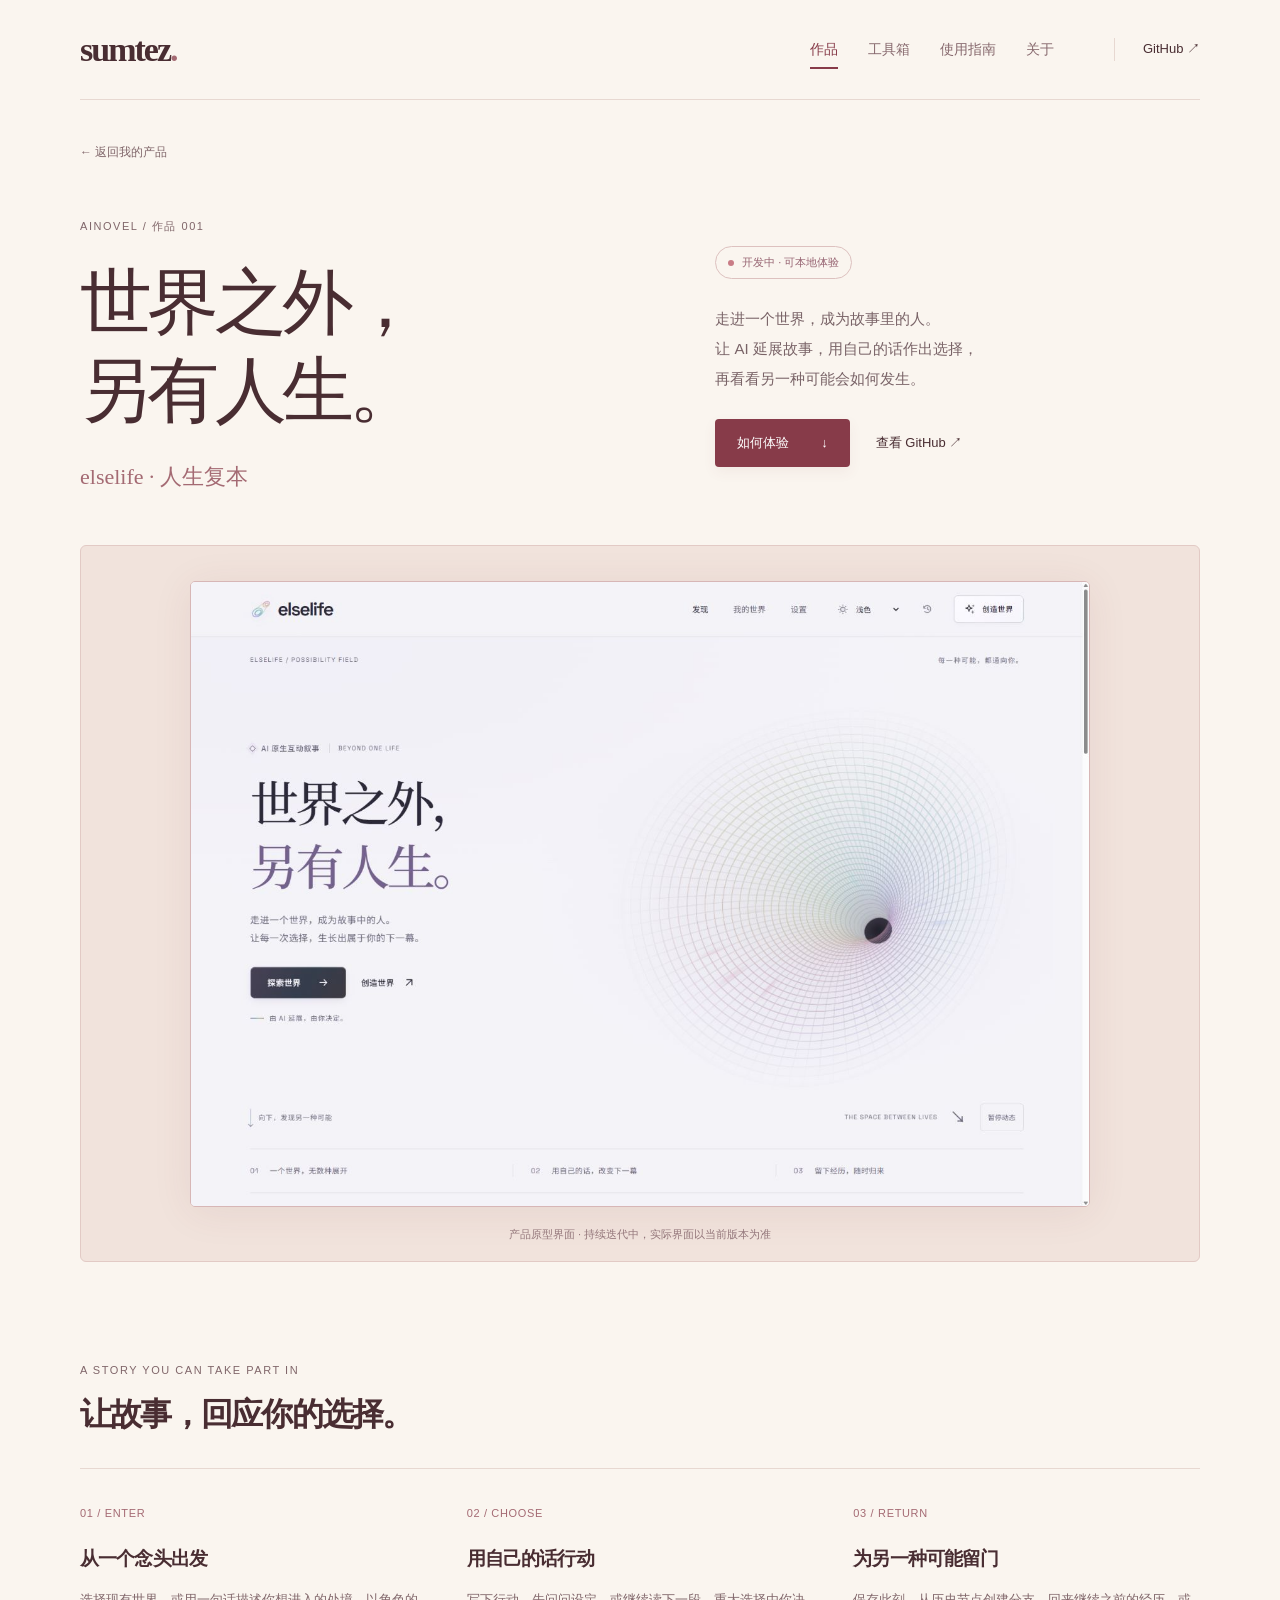
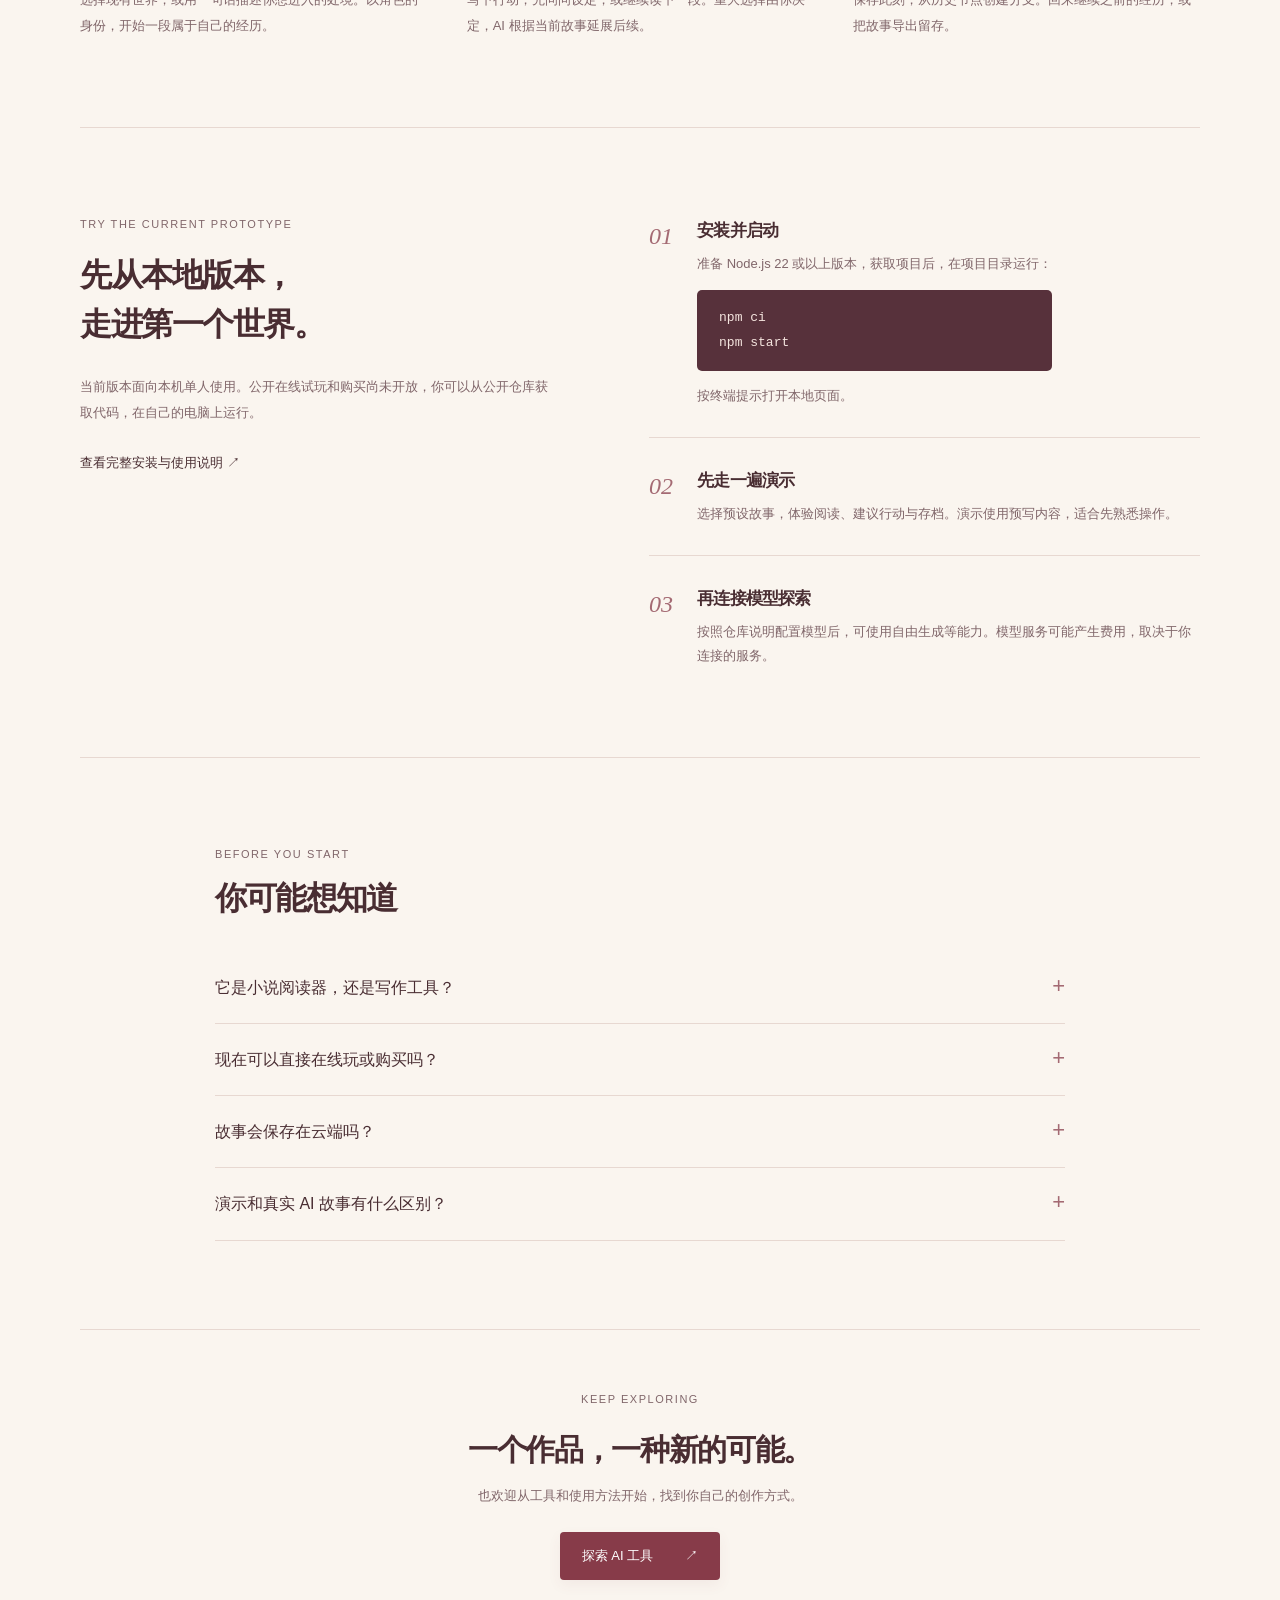
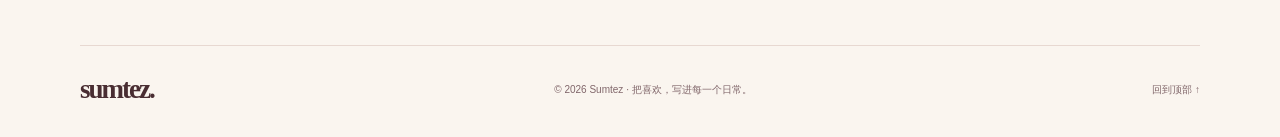
==== ainovel/index.html @ 39889294 "Publish Sumtez static website with portable routes" ====
<!doctype html>
<html lang="zh-CN">
<head>
  <meta charset="utf-8">
  <meta name="viewport" content="width=device-width, initial-scale=1">
  <meta name="robots" content="noindex, follow">
  <title>ainovel · 人生复本 — Sumtez</title>
</head>
<body>
  <p>正在打开ainovel · 人生复本。<a id="continue" href="../ainovel.html">点击继续</a></p>
  <noscript><p>浏览器未启用 JavaScript，请点击上方链接打开页面。</p></noscript>
  <script>
    const destination = new URL(window.location.href);
    destination.pathname = destination.pathname.replace(/\/ainovel(?:\/(?:index\.html)?)?$/, '/ainovel.html');
    document.getElementById('continue').href = destination.href;
    window.location.replace(destination.href);
  </script>
</body>
</html>
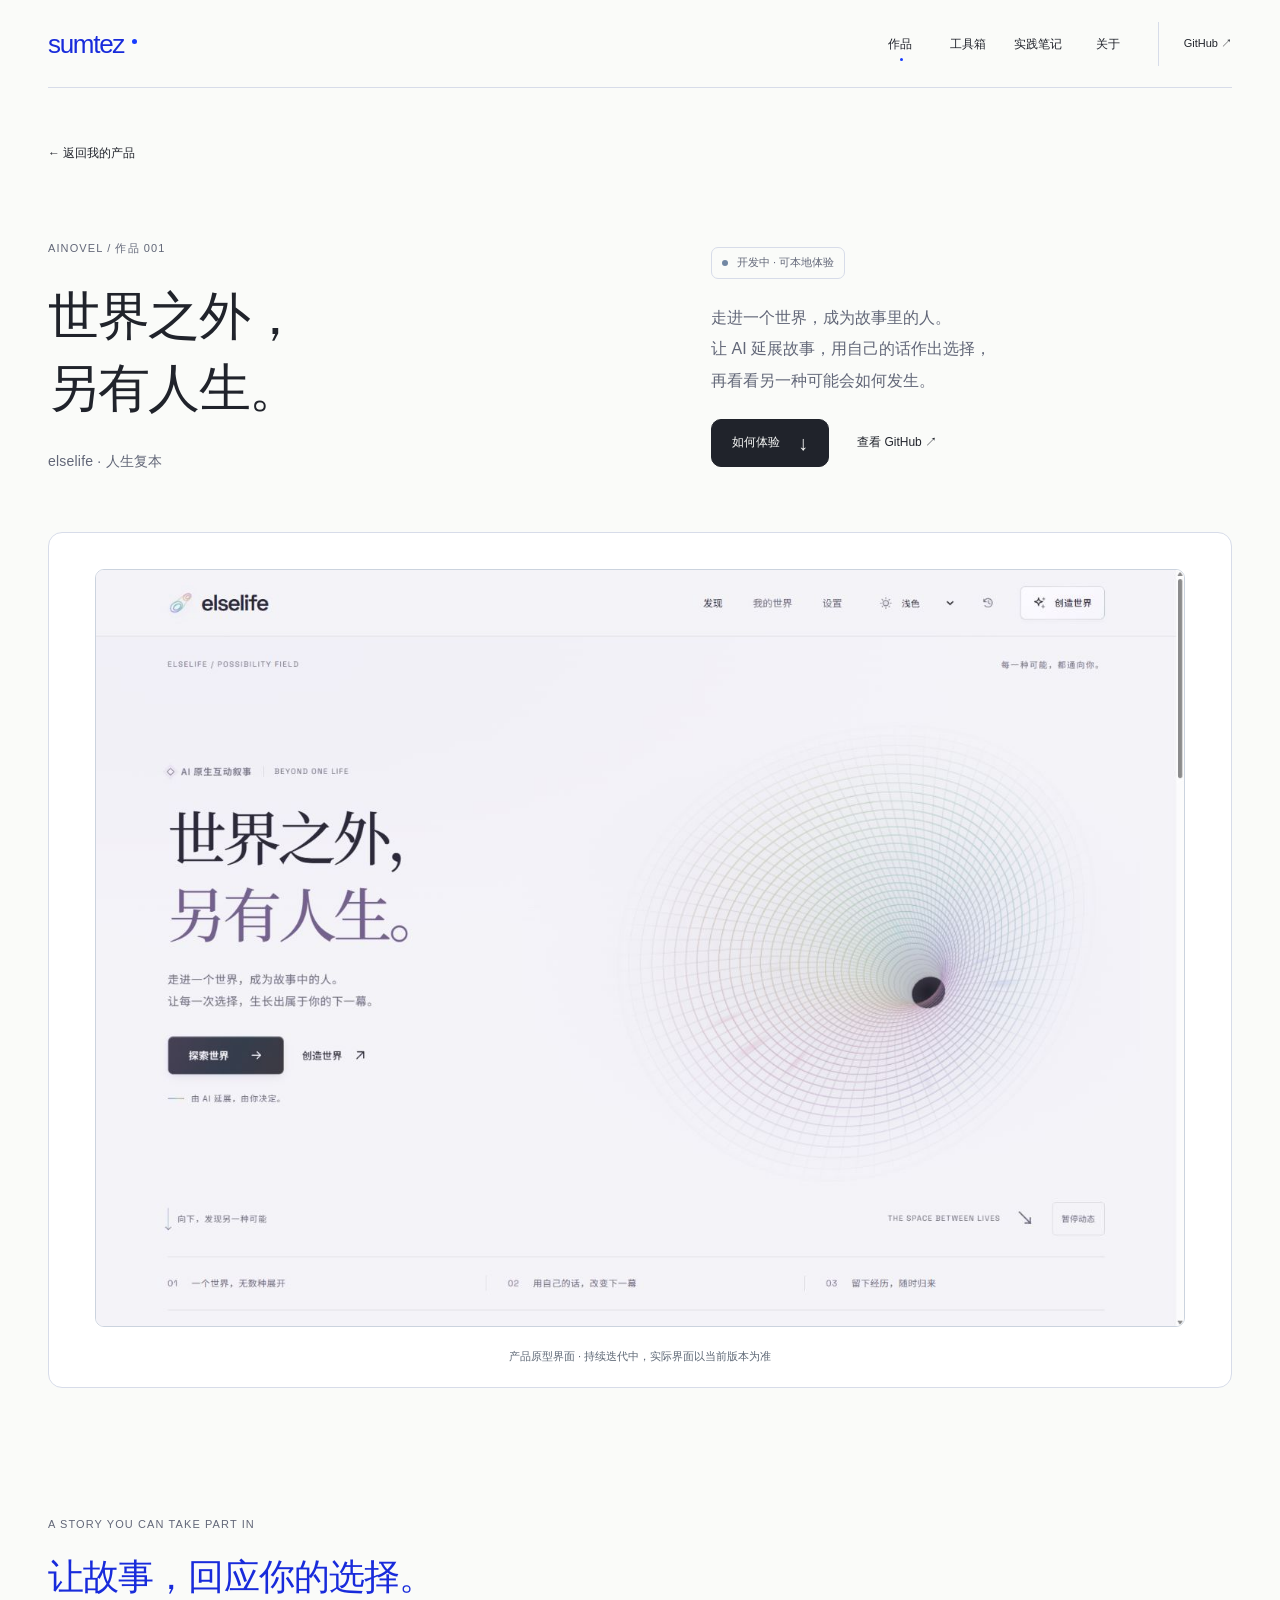
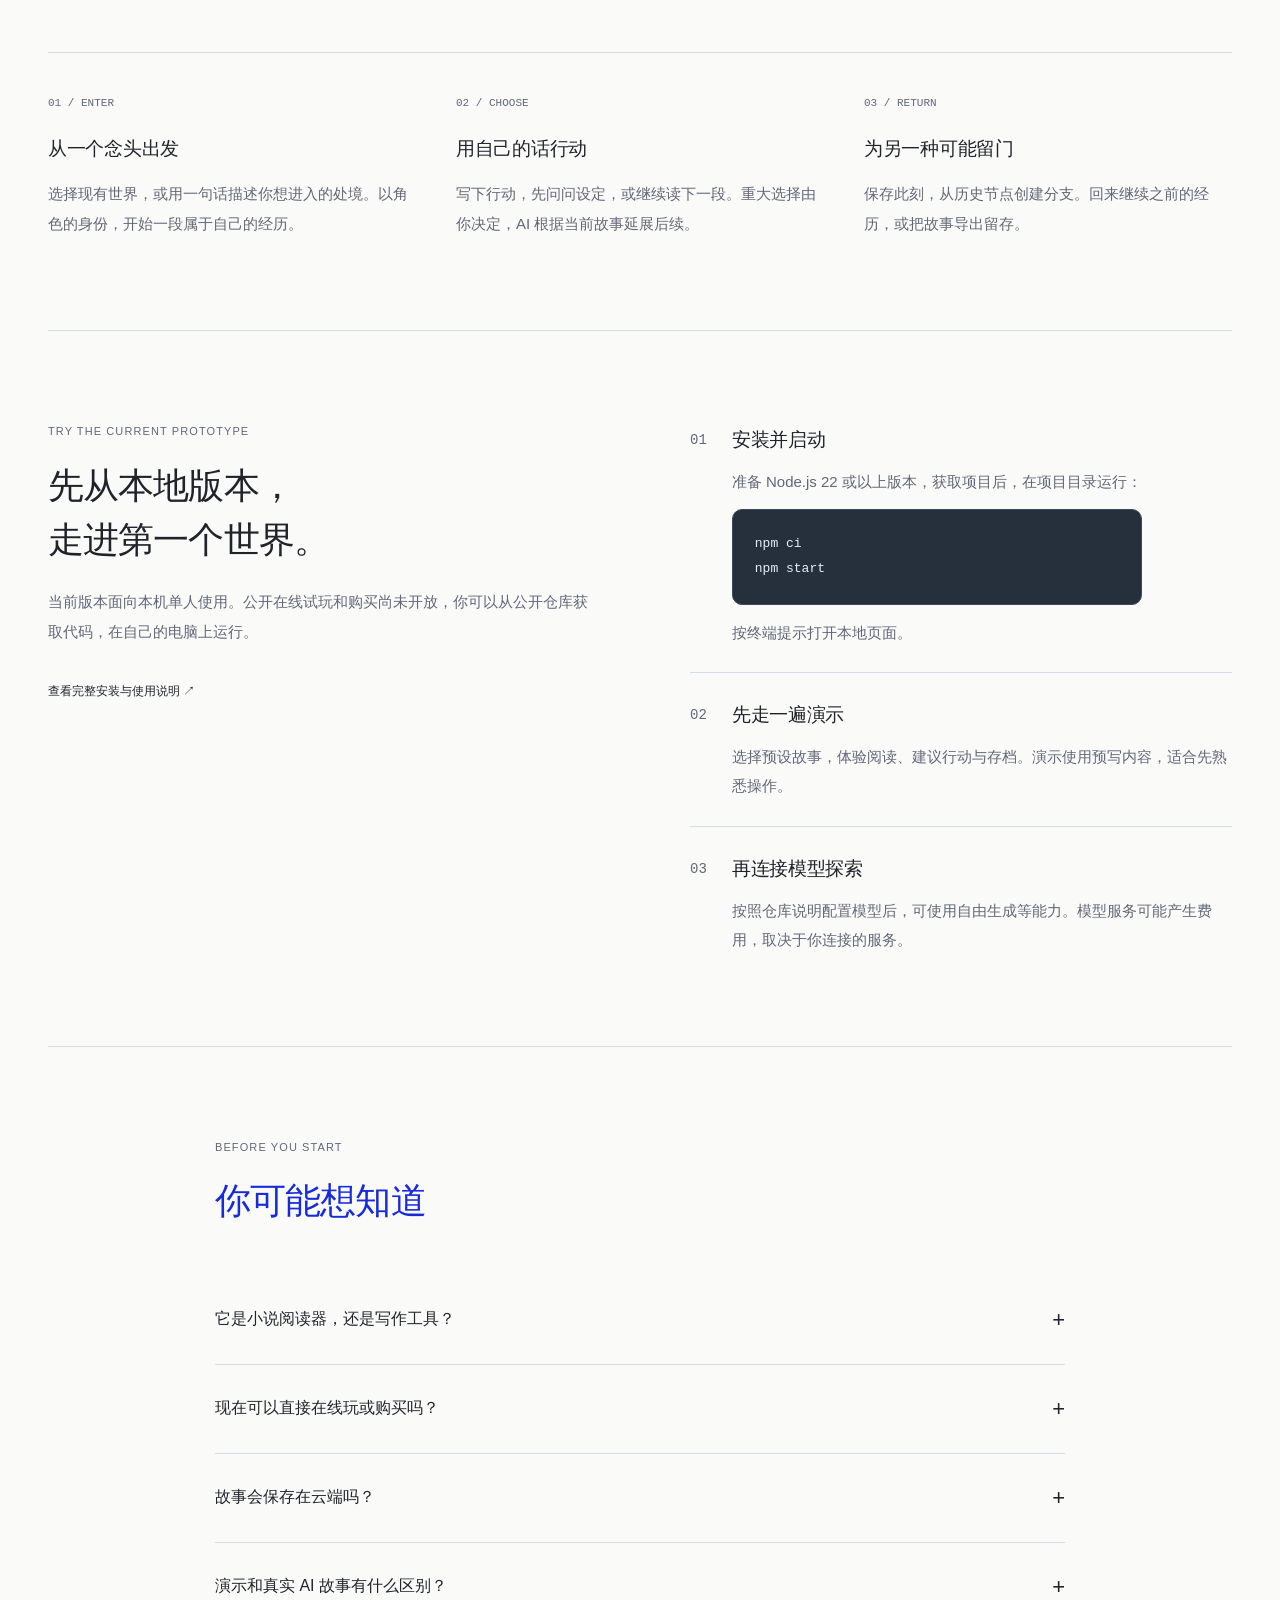
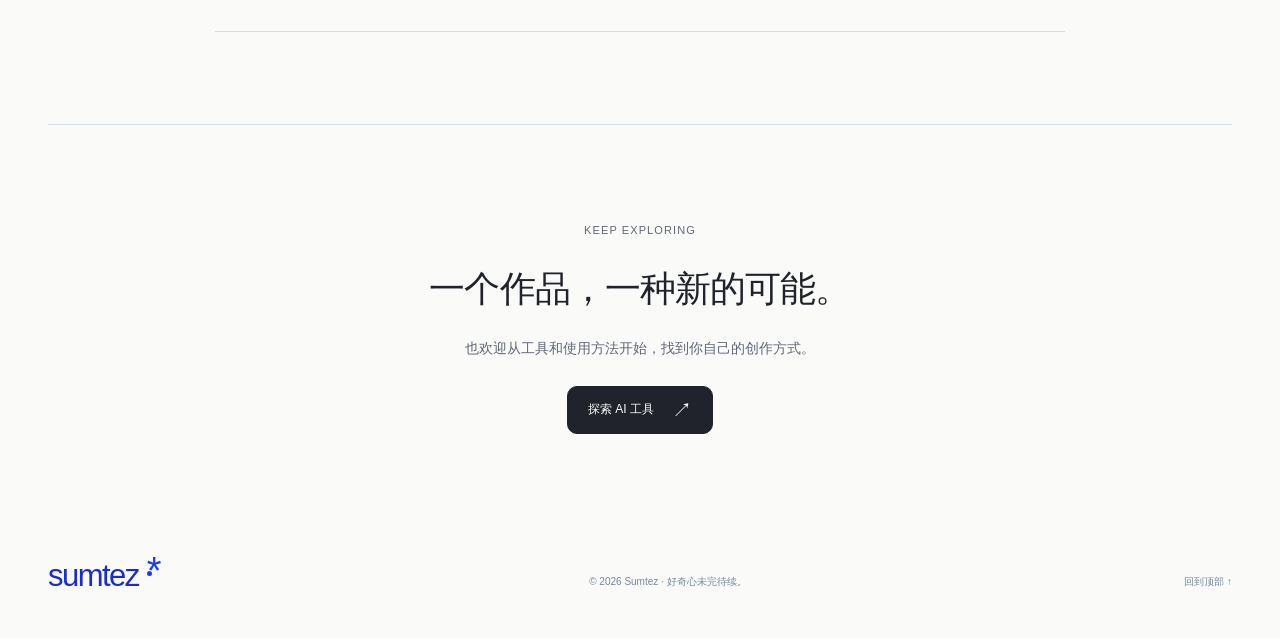
==== commit 90ea8840: "Sync latest Sumtez website, open-field homepage and project pages" ====
--- a/ainovel/index.html
+++ b/ainovel/index.html
@@ -5,8 +5,9 @@
   <meta name="viewport" content="width=device-width, initial-scale=1">
   <meta name="robots" content="noindex, follow">
   <title>ainovel · 人生复本 — Sumtez</title>
+  <link rel="stylesheet" href="../style.css">
 </head>
-<body>
+<body><main class="section"><h1>elselife · 人生复本</h1>
   <p>正在打开ainovel · 人生复本。<a id="continue" href="../ainovel.html">点击继续</a></p>
   <noscript><p>浏览器未启用 JavaScript，请点击上方链接打开页面。</p></noscript>
   <script>
@@ -15,5 +16,5 @@
     document.getElementById('continue').href = destination.href;
     window.location.replace(destination.href);
   </script>
-</body>
+</main></body>
 </html>
--- a/style.css
+++ b/style.css
@@ -0,0 +1,292 @@
+/* Sumtez studio — a quiet page for curious work. */
+:root {
+  --paper:#f5f3ec; --surface:#fcfbf7; --ink:#242b26; --muted:#666e64;
+  --green:#29493d; --accent:#c64b31; --line:#d8dcd1; --soft:#e9ede4;
+  --sans:-apple-system,BlinkMacSystemFont,"Segoe UI","PingFang SC","Hiragino Sans GB","Microsoft YaHei",sans-serif;
+  --serif:Georgia,"Songti SC","STSong","Noto Serif CJK SC",serif;
+  --mono:"SFMono-Regular",Consolas,"Liberation Mono",monospace;
+  --ease:cubic-bezier(.22,1,.36,1); --width:1184px;
+}
+* { box-sizing:border-box; }
+html { scroll-behavior:smooth; scroll-padding-top:106px; -webkit-text-size-adjust:100%; }
+body { margin:0; background:var(--paper); color:var(--ink); font-family:var(--sans); font-size:15px; line-height:1.75; -webkit-font-smoothing:antialiased; }
+h1,h2,h3,p,figure,dl { margin:0; }
+h1,h2,h3 { text-wrap:balance; }
+a { color:inherit; text-decoration:none; }
+button,input,select,textarea { font:inherit; }
+button { cursor:pointer; color:inherit; }
+button,a,input,textarea,select,summary { -webkit-tap-highlight-color:transparent; }
+button { touch-action:manipulation; }
+button:disabled { cursor:default; }
+img,svg { display:block; max-width:100%; }
+img { height:auto; }
+[hidden] { display:none!important; }
+::selection { background:#dce2ca; color:var(--ink); }
+:focus-visible { outline:2px solid var(--accent); outline-offset:5px; border-radius:3px; }
+.skip-link { position:fixed; z-index:100; top:12px; left:16px; transform:translateY(-180%); background:var(--ink); color:white; padding:12px 20px; }
+.skip-link:focus { transform:none; }
+.header,.hero,.section,footer { width:min(var(--width),calc(100% - 96px)); margin-inline:auto; }
+.header { position:sticky; top:0; z-index:10; background:var(--paper); display:flex; align-items:center; height:96px; gap:36px; border-bottom:1px solid var(--line); }
+.header:before { content:""; position:absolute; z-index:-1; inset:0 calc((100vw - 100%) / -2); background:var(--paper); border-bottom:1px solid var(--line); pointer-events:none; }
+.brand,.footer-brand { display:inline-flex; align-items:baseline; font-family:var(--serif); font-size:36px; font-weight:700; letter-spacing:-2.5px; line-height:1; }
+.brand-dot,.footer-brand>span { color:var(--accent); font-family:var(--sans); font-weight:500; font-size:45px; margin-left:3px; line-height:0; position:relative; top:9px; }
+.header nav { display:flex; align-items:center; gap:32px; margin-left:auto; }
+.header nav a { position:relative; padding:14px 0; color:var(--muted); font-size:14px; white-space:nowrap; transition:color .18s; }
+.header nav a:after { content:""; position:absolute; height:3px; width:3px; border-radius:50%; left:50%; bottom:6px; background:var(--accent); opacity:0; transition:opacity .18s; }
+.header nav a[aria-current],.header nav a:hover { color:var(--ink); }
+.header nav a[aria-current]:after { opacity:1; }
+.header-note { border-left:1px solid var(--line); padding:10px 0 10px 28px; font-size:13px; display:flex; align-items:center; gap:14px; }
+.header-note span { font-size:18px; transition:transform .2s var(--ease); }
+.header-note:hover span { transform:translate(2px,-2px); }
+.eyebrow { font-family:var(--sans); font-size:11px; font-weight:500; letter-spacing:.12em; line-height:1.5; }
+.muted { color:var(--muted); }
+.hero { padding-top:32px; }
+.hero-kicker { display:flex; align-items:center; justify-content:space-between; gap:16px; }
+.hero-kicker .eyebrow { letter-spacing:.13em; color:var(--muted); }
+.hero-index { display:flex; gap:9px; align-items:center; font-size:11px; color:var(--muted); }
+.live-dot { display:inline-block; width:6px; height:6px; border-radius:50%; background:var(--green); flex-shrink:0; }
+.hero-layout { display:grid; grid-template-columns:1.04fr 1fr; align-items:center; gap:40px; min-height:540px; padding:36px 0 40px; }
+.hello { font-size:15px; color:var(--muted); margin-bottom:20px; }
+.hero h1 { font-family:var(--serif); font-weight:500; font-size:clamp(60px,6.6vw,90px); line-height:1.24; letter-spacing:-.035em; }
+.serif-word { color:var(--green); font-family:var(--serif); font-weight:400; }
+.hero h1 .serif-word { position:relative; display:inline-block; }
+.hero h1 .serif-word:after { content:""; position:absolute; height:1px; background:var(--accent); left:4px; right:7px; bottom:1px; transform:rotate(-3deg); }
+.hero-description { margin-top:28px; font-size:16px; color:var(--muted); line-height:1.9; }
+.hero-actions { display:flex; flex-wrap:wrap; align-items:center; gap:28px; margin-top:28px; }
+.button { display:inline-flex; align-items:center; justify-content:center; gap:24px; min-height:50px; padding:12px 21px; border:1px solid transparent; border-radius:5px; font-size:13px; font-weight:500; transition:background .18s,color .18s,transform .18s var(--ease); }
+.button.primary { background:var(--green); color:#fafaf5; }
+.button.primary:hover { background:#1b362b; }
+.button.light { background:var(--paper); color:var(--green); }
+.button.light:hover { background:white; }
+.button:active { transform:scale(.97); }
+.button>span { font-size:20px; line-height:1; }
+.text-link { display:inline-flex; align-items:center; gap:12px; font-size:13px; font-weight:500; min-height:40px; padding:4px 0; border:0; background:none; text-decoration-thickness:1px; text-underline-offset:5px; }
+.text-link:hover { text-decoration:underline; }
+.curiosity-art { position:relative; min-width:0; transform:translateY(9px); }
+.art-heading,.art-caption { display:flex; justify-content:space-between; align-items:center; gap:12px; font-size:11px; color:var(--muted); }
+.art-heading { padding-inline:24px; }
+.art-heading>span:first-child { letter-spacing:.14em; }
+.art-edition { font-family:var(--mono); font-size:10px; }
+.orbit-svg { width:100%; height:auto; max-height:390px; overflow:visible; }
+.orbit-drawing { transform-origin:270px 220px; transition:transform .8s var(--ease); }
+.orbit-rings { transform-origin:270px 220px; }
+.art-caption { border-top:1px solid var(--line); padding:15px 12px 0 24px; }
+.motion-toggle { display:flex; gap:6px; align-items:center; background:none; border:0; min-height:36px; font-size:11px; padding:0 4px; white-space:nowrap; }
+.motion-symbol { font-size:13px; }
+.motion-toggle:hover { color:var(--ink); }
+.motion-enabled .orbit-rings { animation:orbit-turn 70s linear infinite; animation-play-state:paused; }
+.motion-enabled .orbit-satellite { animation:orbit-turn 30s linear infinite reverse; transform-origin:270px 220px; animation-play-state:paused; }
+.motion-enabled.art-active .orbit-rings,.motion-enabled.art-active .orbit-satellite { animation-play-state:running; }
+@keyframes orbit-turn { to { transform:rotate(360deg); } }
+.hero-bottom { display:flex; align-items:center; gap:48px; border-top:1px solid var(--line); border-bottom:1px solid var(--line); }
+.now-strip { display:flex; align-items:center; gap:22px; min-height:76px; flex:1; }
+.now-label { display:flex; gap:8px; align-items:center; white-space:nowrap; font-size:11px; color:var(--muted); }
+.now-title { font-size:13px; }
+.now-description { color:var(--muted); margin-left:7px; font-size:12px; }
+.now-arrow { margin-left:auto; font-size:22px; transition:transform .2s var(--ease); }
+.now-strip:hover .now-arrow { transform:translate(3px,-3px); }
+.scroll-cue { display:flex; align-items:center; gap:24px; border-left:1px solid var(--line); padding-left:30px; font-size:11px; color:var(--muted); }
+.scroll-cue span { font-size:18px; }
+.section { padding-block:96px; scroll-margin-top:-48px; }
+.section-heading { display:flex; align-items:flex-end; justify-content:space-between; gap:32px; margin-bottom:38px; }
+.section-heading .eyebrow { margin-bottom:17px; }
+.section-heading h2 { font-family:var(--serif); font-weight:500; font-size:clamp(30px,3vw,42px); line-height:1.4; letter-spacing:-.025em; }
+.accent-dot { color:var(--accent); }
+.section-description { font-size:14px; color:var(--muted); max-width:330px; line-height:1.9; }
+.toolbox-band { background:var(--soft); border-block:1px solid var(--line); }
+.guides-section { padding-bottom:90px; }
+.guide-grid { border-top:1px solid #b8c1b3; }
+.guide-card { display:grid; grid-template-columns:48px 120px 1fr 180px; gap:7px 25px; padding:30px 0; border-bottom:1px solid var(--line); position:relative; }
+.guide-number { grid-column:1; grid-row:1/3; font-family:var(--mono); font-size:12px; color:var(--muted); padding-top:5px; }
+.guide-meta { grid-column:2; grid-row:1/3; color:var(--muted); font-size:12px; padding-top:5px; }
+.guide-meta>span:last-child { position:absolute; right:0; top:28px; font-size:24px; color:var(--green); transition:transform .2s; }
+.guide-card h3 { grid-column:3; font-size:21px; font-weight:500; transition:color .18s; }
+.guide-card>p { grid-column:3; font-size:13px; color:var(--muted); max-width:520px; line-height:1.9; }
+.guide-time { grid-column:4; grid-row:2; font-size:11px; color:var(--muted); text-align:right; align-self:end; }
+.guide-card:hover h3 { color:var(--accent); }
+.guide-card:hover .guide-meta>span:last-child { transform:translate(3px,-3px); }
+.learning-note { display:flex; align-items:center; gap:22px; margin-top:32px; padding:24px 28px; background:#edece3; border-radius:5px; }
+.note-symbol { font-size:35px; color:var(--accent); line-height:1; }
+.learning-note strong { display:block; font-size:14px; font-weight:500; }
+.learning-note>span>span { display:block; font-size:12px; color:var(--muted); margin-top:5px; }
+.learning-note>b { margin-left:auto; font-size:25px; font-weight:400; }
+.about-band { background:var(--green); color:var(--paper); }
+.about { display:grid; grid-template-columns:1fr 1fr; gap:110px; padding-block:86px; }
+.about .eyebrow { color:#c6d3c2; }
+.about h2 { font-family:var(--serif); font-weight:400; font-size:48px; line-height:1.5; margin-top:28px; }
+.about h2 span { color:#d1dcb7; }
+.about-signature { display:block; font-family:var(--serif); font-size:28px; font-style:italic; margin-top:44px; color:#cfdbbe; }
+.about-copy { padding-top:8px; }
+.about-copy .about-lead { font-size:22px; color:var(--paper); line-height:1.8; margin-bottom:24px; }
+.about-copy>p { font-size:14px; color:#d0dace; margin-bottom:20px; line-height:2; }
+.about-copy .about-postscript { border-left:1px solid #819783; padding-left:20px; margin-top:28px; color:#e3e9d6; }
+.about-links { display:flex; flex-wrap:wrap; gap:25px; margin-top:24px; }
+.about-links .text-link { color:var(--paper); }
+footer { display:flex; align-items:center; justify-content:space-between; gap:24px; padding-block:38px; border-top:1px solid var(--line); }
+footer .footer-brand { font-size:31px; }
+footer .footer-brand>span { font-size:38px; }
+footer>span,footer>a:last-child { font-size:11px; color:var(--muted); }
+footer>a:last-child { padding-block:12px; }
+/* Case studies */
+.product-intro { padding-top:38px; padding-bottom:52px; }
+.product-intro>.text-link { color:var(--muted); }
+.product-intro-row { display:grid; grid-template-columns:1.15fr 1fr; align-items:center; gap:70px; margin:44px 0 50px; }
+.product-intro .eyebrow { margin-bottom:23px; }
+.product-intro h1 { font-family:var(--serif); font-size:clamp(48px,5.6vw,74px); font-weight:400; line-height:1.3; letter-spacing:-.03em; }
+.product-subtitle { font-family:var(--serif); font-size:22px; color:var(--muted); margin-top:22px; }
+.status-pill { display:inline-flex; align-items:center; gap:9px; border:1px solid #bbc6b4; border-radius:30px; padding:6px 12px; color:var(--green); font-size:12px; }
+.product-intro-description>p { margin:23px 0; color:var(--muted); font-size:15px; line-height:2; }
+.product-intro-description .hero-actions { margin-top:22px; }
+.product-shot { background:#e4e6db; padding:40px 60px 0; border:1px solid var(--line); border-radius:8px; overflow:hidden; }
+.product-shot img { width:100%; border:1px solid #c8ccbd; border-radius:5px; box-shadow:0 10px 40px #26362a0c; }
+.product-shot figcaption { font-size:11px; color:var(--muted); text-align:center; padding:19px; }
+.product-capabilities { padding-top:48px; }
+.capability-grid { display:grid; grid-template-columns:repeat(3,1fr); gap:42px; border-top:1px solid var(--line); padding-top:30px; }
+.capability-grid article>span { font-size:12px; font-family:var(--mono); color:var(--muted); }
+.capability-grid h3 { font-size:20px; font-weight:500; margin:18px 0 13px; }
+.capability-grid p { font-size:14px; line-height:2; color:var(--muted); }
+.getting-started { display:grid; grid-template-columns:1fr 1fr; gap:100px; border-block:1px solid var(--line); }
+.getting-started h2 { font-family:var(--serif); font-weight:400; font-size:36px; line-height:1.5; margin:20px 0; }
+.getting-started>div>p:not(.eyebrow) { font-size:14px; color:var(--muted); line-height:2; margin-bottom:24px; }
+.start-steps { list-style:none; margin:0; padding:0; }
+.start-steps li { display:flex; gap:25px; padding-bottom:25px; margin-bottom:25px; border-bottom:1px solid var(--line); }
+.start-steps li:last-child { margin:0; padding:0; border:0; }
+.start-steps li>span { font-size:14px; font-family:var(--mono); color:var(--muted); padding-top:5px; }
+.start-steps h3 { font-size:18px; font-weight:500; margin-bottom:10px; }
+.start-steps p { font-size:14px; color:var(--muted); line-height:1.9; }
+pre { background:var(--green); color:var(--paper); border-radius:5px; padding:20px; overflow:auto; font-size:13px; line-height:1.9; }
+.product-faq { max-width:850px; }
+.product-faq details { border-bottom:1px solid var(--line); padding:22px 0; }
+.product-faq summary { font-size:16px; cursor:pointer; list-style:none; display:flex; justify-content:space-between; gap:24px; min-height:28px; }
+.product-faq summary:after { content:'+'; color:var(--green); font-size:22px; line-height:1.3; }
+.product-faq details[open] summary:after { content:'−'; }
+.product-faq summary::-webkit-details-marker { display:none; }
+.product-faq details p { padding-top:18px; font-size:14px; line-height:2; color:var(--muted); }
+.product-outro { border-top:1px solid var(--line); text-align:center; }
+.product-outro h2 { font-family:var(--serif); font-size:36px; font-weight:400; margin:20px 0; }
+.product-outro p { font-size:14px; color:var(--muted); margin-bottom:25px; }
+/* Field notes and prompt builder */
+.guide-article { width:min(760px,calc(100% - 96px)); margin:42px auto 88px; }
+.guide-back { margin-bottom:42px; color:var(--muted); }
+.guide-article>.eyebrow { margin-bottom:18px; }
+.guide-article h1 { font-family:var(--serif); font-weight:500; font-size:46px; line-height:1.45; letter-spacing:-.02em; }
+.guide-intro { color:var(--muted); font-size:17px; line-height:2; margin-top:24px; }
+.guide-outcome { background:var(--soft); border-left:2px solid var(--green); padding:24px 28px; margin:32px 0; }
+.guide-outcome strong { font-size:12px; font-weight:600; color:var(--green); }
+.guide-outcome p { font-size:15px; line-height:1.9; margin-top:8px; }
+.reading-progress { display:grid; grid-template-columns:1fr auto; gap:12px; padding:22px 0; border-bottom:1px solid var(--line); }
+.reading-progress>span { font-size:13px; align-self:center; }
+.reading-progress progress { grid-column:1/-1; grid-row:2; appearance:none; height:4px; width:100%; border:0; background:var(--line); border-radius:4px; overflow:hidden; }
+.reading-progress progress::-webkit-progress-bar { background:var(--line); }
+.reading-progress progress::-webkit-progress-value { background:var(--green); transition:width .2s; }
+.reading-progress progress::-moz-progress-bar { background:var(--green); }
+.reading-progress button { grid-row:1; grid-column:2; font-size:12px; }
+.reading-progress .local-note { grid-column:1/-1; }
+.local-note,.source-note { font-size:11px; color:var(--muted); line-height:1.9; }
+.prompt-jump { margin-top:18px; color:var(--green); }
+.guide-steps { list-style:none; padding:0; margin:18px 0 44px; counter-reset:steps; }
+.guide-steps li { position:relative; padding:30px 0 30px 50px; border-bottom:1px solid var(--line); counter-increment:steps; }
+.guide-steps li:before { content:counter(steps,decimal-leading-zero); position:absolute; left:0; top:34px; font-family:var(--mono); font-size:13px; color:var(--muted); }
+.guide-steps h2 { font-size:22px; font-weight:500; line-height:1.5; }
+.guide-steps p { font-size:16px; line-height:2; color:var(--muted); margin-top:14px; }
+.step-complete { display:inline-flex; align-items:center; gap:10px; cursor:pointer; min-height:44px; margin-top:14px; font-size:12px; color:var(--green); }
+.step-complete input { width:17px; height:17px; accent-color:var(--green); margin:0; }
+.prompt-builder { padding:32px; background:var(--soft); border:1px solid var(--line); border-radius:6px; scroll-margin-top:24px; }
+.prompt-builder h2 { font-family:var(--serif); font-size:29px; font-weight:400; margin:14px 0; }
+.builder-intro { font-size:14px; color:var(--muted); line-height:1.9; }
+.prompt-form { display:grid; grid-template-columns:1fr 1fr; gap:22px; margin:26px 0 18px; }
+.prompt-field { display:flex; flex-direction:column; gap:9px; font-size:13px; }
+.prompt-field textarea { width:100%; resize:vertical; border:1px solid #c1cbb8; border-radius:4px; background:var(--surface); min-height:92px; padding:13px; color:var(--ink); font-size:16px; line-height:1.65; }
+.prompt-field textarea::placeholder { color:#757d70; }
+.prompt-form>button { justify-self:start; grid-column:1/-1; font-size:12px; }
+.prompt-section { padding:28px 32px; background:var(--green); color:var(--paper); border-radius:6px; margin:22px 0 40px; }
+.prompt-heading { display:flex; justify-content:space-between; align-items:center; gap:20px; }
+.prompt-heading h2 { font-size:21px; font-weight:500; }
+.copy-button { background:#e0e8d3; color:var(--ink); border:0; border-radius:4px; padding:10px 16px; min-height:44px; font-size:12px; }
+.copy-button:hover { background:white; }
+.prompt-text { width:100%; min-height:320px; resize:vertical; background:#1d372c; color:#e4ebdc; border:1px solid #6d8368; border-radius:4px; font-size:14px; line-height:1.9; padding:18px; margin-top:22px; }
+.copy-status { color:#d0dec6; font-size:12px; margin-top:14px; }
+.guide-check { padding-bottom:30px; margin-bottom:30px; border-bottom:1px solid var(--line); }
+.guide-check h2,.related-tools h2 { font-size:21px; font-weight:500; margin-bottom:16px; }
+.guide-check p { font-size:15px; color:var(--muted); line-height:2; }
+.related-pill { display:inline-flex; align-items:center; min-height:44px; border:1px solid #c0cbb5; border-radius:4px; padding:9px 16px; font-size:13px; margin:4px 10px 15px 0; }
+.related-pill:hover { background:var(--soft); }
+.guide-next { display:flex; justify-content:space-between; align-items:center; gap:28px; margin-top:40px; padding-top:30px; border-top:1px solid var(--line); }
+.guide-next span { font-size:12px; color:var(--muted); }
+.guide-next strong { font-size:16px; font-weight:500; }
+/* Native dialogs keep keyboard trapping, Escape and focus restoration. */
+dialog { background:var(--paper); color:var(--ink); border:1px solid var(--line); border-radius:10px; width:min(520px,calc(100% - 40px)); max-height:85dvh; overflow:auto; padding:40px; box-shadow:0 30px 100px #1a2c2b30; }
+dialog::backdrop { background:#18271dcc; }
+dialog[open] { animation:dialog-in .2s var(--ease); }
+@keyframes dialog-in { from { opacity:0; transform:translateY(8px) scale(.98); } to { opacity:1; transform:none; } }
+dialog h2 { font-family:var(--serif); font-size:30px; font-weight:400; margin:22px 0; }
+dialog>p:not(.eyebrow) { color:var(--muted); font-size:14px; }
+.dialog-close { position:absolute; top:12px; right:12px; width:44px; height:44px; background:none; border:0; font-size:26px; border-radius:50%; }
+.dialog-close:hover { background:var(--soft); }
+#dialog-sections { margin:28px 0; }
+#dialog-sections h3 { font-size:15px; margin:18px 0 6px; }
+.contact-email { overflow-wrap:anywhere; text-decoration:underline; }
+.all-project-links { padding:24px; border:1px solid var(--line); }
+.all-project-links a { display:block; padding:8px 0; text-decoration:underline; }
+/* Reveal is additive: content is never hidden when JavaScript fails. */
+.reveal-in { animation:reveal-in .6s var(--ease) both; }
+@keyframes reveal-in { from { opacity:.25; transform:translateY(16px); } to { opacity:1; transform:none; } }
+@media (min-width:1600px) { :root { --width:1280px; } .hero-layout { min-height:620px; } .hero h1 { font-size:98px; } }
+@media (max-width:1080px) {
+  .header,.hero,.section,footer { width:calc(100% - 64px); }
+  .hero-layout { gap:20px; min-height:510px; }
+  .hero h1 { font-size:clamp(56px,7vw,76px); }
+  .header nav { gap:23px; }.header-note { padding-left:20px; }
+  .now-description { display:none; }.section { padding-block:76px; }
+  .guide-card { grid-template-columns:35px 100px 1fr; gap:6px 20px; }
+  .guide-time { grid-column:3; grid-row:3; text-align:left; }.guide-meta,.guide-number { grid-row:1/4; }
+  .guide-card h3 { padding-right:30px; }.about { gap:60px; }
+  .about h2 { font-size:42px; }.product-intro-row { gap:35px; }
+  .getting-started { gap:50px; }.capability-grid { gap:28px; }
+}
+@media (max-width:760px) {
+  html { scroll-padding-top:90px; }
+  .header,.hero,.section,footer { width:calc(100% - 48px); }
+  .header { height:82px; gap:18px; }.brand { font-size:30px; }.brand-dot { font-size:39px; top:8px; }
+  .header nav { gap:20px; }.header nav a { font-size:12px; }.header-note { display:none; }
+  .hero { padding-top:25px; }.hero-index { display:none; }.hero-kicker .eyebrow { font-size:10px; }
+  .hero-layout { grid-template-columns:1fr; padding:35px 0 28px; gap:36px; }
+  .hello { font-size:14px; margin-bottom:18px; }.hero h1 { font-size:clamp(53px,11.5vw,79px); letter-spacing:-.025em; }
+  .hero-description { font-size:15px; margin-top:24px; }.hero-actions { gap:24px; margin-top:24px; }
+  .button { min-height:48px; }.curiosity-art { max-width:480px; width:100%; margin-inline:auto; transform:none; }
+  .art-heading { padding-inline:12px; }.art-caption { padding:12px 4px 0 12px; font-size:10px; }
+  .orbit-svg { height:auto; max-height:350px; }.art-heading { font-size:10px; }.art-edition { font-size:9px; }
+  .hero-bottom { gap:0; }.scroll-cue { display:none; }.now-strip { min-height:70px; gap:15px; }.now-title { font-size:12px; }.now-label { font-size:10px; }.now-arrow { font-size:20px; }
+  .section { padding-block:64px; scroll-margin-top:-28px; }.section-heading { display:block; margin-bottom:28px; }
+  .section-heading .eyebrow { font-size:10px; margin-bottom:15px; }.section-heading h2 { font-size:30px; line-height:1.4; }
+  .section-description { margin-top:18px; font-size:13px; }.section-description br { display:none; }
+  .guide-card { grid-template-columns:28px 1fr; gap:7px 14px; padding-block:26px; }
+  .guide-number { grid-column:1; grid-row:1/5; font-size:11px; padding-top:1px; }
+  .guide-meta { grid-column:2; grid-row:1; font-size:11px; padding:0; }.guide-meta>span:last-child { top:25px; font-size:22px; }
+  .guide-card h3 { grid-column:2; grid-row:2; font-size:19px; line-height:1.55; }
+  .guide-card>p { grid-column:2; grid-row:3; font-size:13px; }.guide-time { grid-column:2; grid-row:4; font-size:10px; margin-top:4px; }
+  .learning-note { padding:20px; gap:16px; }.note-symbol { font-size:27px; }.learning-note strong { font-size:13px; }.learning-note>span>span { font-size:11px; }
+  .about { grid-template-columns:1fr; gap:32px; padding-block:60px; }.about h2 { font-size:38px; margin-top:22px; }.about-signature { margin-top:20px; font-size:23px; }
+  .about-copy { padding:0; }.about-copy .about-lead { font-size:21px; }.about-copy>p { font-size:14px; }
+  footer { display:grid; grid-template-columns:1fr auto; gap:20px; padding-block:30px; }footer>span { grid-column:1/-1; grid-row:2; font-size:10px; }footer>a:last-child { grid-column:2; grid-row:1; }
+  .product-intro { padding-top:24px; }.product-intro-row { grid-template-columns:1fr; margin:30px 0; gap:28px; }
+  .product-intro h1 { font-size:50px; }.product-intro .eyebrow { font-size:10px; margin-bottom:18px; }.product-subtitle { font-size:19px; margin-top:18px; }
+  .product-intro-description>p { font-size:14px; margin-block:20px; }.product-shot { padding:20px 16px 0; }.product-shot figcaption { font-size:10px; padding:14px 2px; }
+  .capability-grid { grid-template-columns:1fr; gap:26px; }.capability-grid article { padding-bottom:24px; border-bottom:1px solid var(--line); }.capability-grid article:last-child { border:0; padding:0; }
+  .capability-grid h3 { margin:12px 0; }.getting-started { grid-template-columns:1fr; gap:36px; }.getting-started h2 { font-size:30px; }
+  .start-steps li { gap:20px; }.product-faq summary { font-size:15px; }.product-outro h2 { font-size:29px; }
+  .guide-article { width:calc(100% - 48px); margin-block:28px 60px; }.guide-back { margin-bottom:28px; }.guide-article h1 { font-size:34px; }.guide-article>.eyebrow { font-size:11px; }
+  .guide-intro { font-size:16px; }.guide-outcome { padding:22px; }.guide-outcome p { font-size:14px; }.guide-steps li { padding-left:35px; }.guide-steps h2 { font-size:20px; }.guide-steps p { font-size:15px; }
+  .prompt-builder { padding:24px 20px; }.prompt-builder h2 { font-size:25px; }.prompt-form { grid-template-columns:1fr; }.prompt-section { padding:24px 20px; }.prompt-heading h2 { font-size:19px; }.prompt-text { font-size:16px; }
+  .guide-next { flex-direction:column; align-items:flex-start; gap:12px; }dialog { padding:36px 24px; }
+}
+@media (max-width:380px) {
+  .header,.hero,.section,footer { width:calc(100% - 40px); }.header nav { gap:14px; }.header { gap:14px; }.brand { font-size:27px; }.brand-dot { font-size:34px; }.header nav a { font-size:11px; }
+  .hero h1 { font-size:50px; }.hero-actions { gap:17px; }.hero-actions .text-link { font-size:12px; }.section-heading h2 { font-size:27px; }.about h2 { font-size:34px; }.now-strip { gap:12px; }.now-title { font-size:11px; }
+  .guide-article { width:calc(100% - 40px); }.guide-article h1 { font-size:30px; }.prompt-heading { gap:12px; }.copy-button { padding-inline:11px; }
+}
+@media (prefers-reduced-motion:reduce) {
+  html { scroll-behavior:auto; }
+  *,*:before,*:after { animation:none!important; transition:none!important; }
+  .orbit-drawing { transform:none!important; }.reveal-in { opacity:1; transform:none; }
+}
